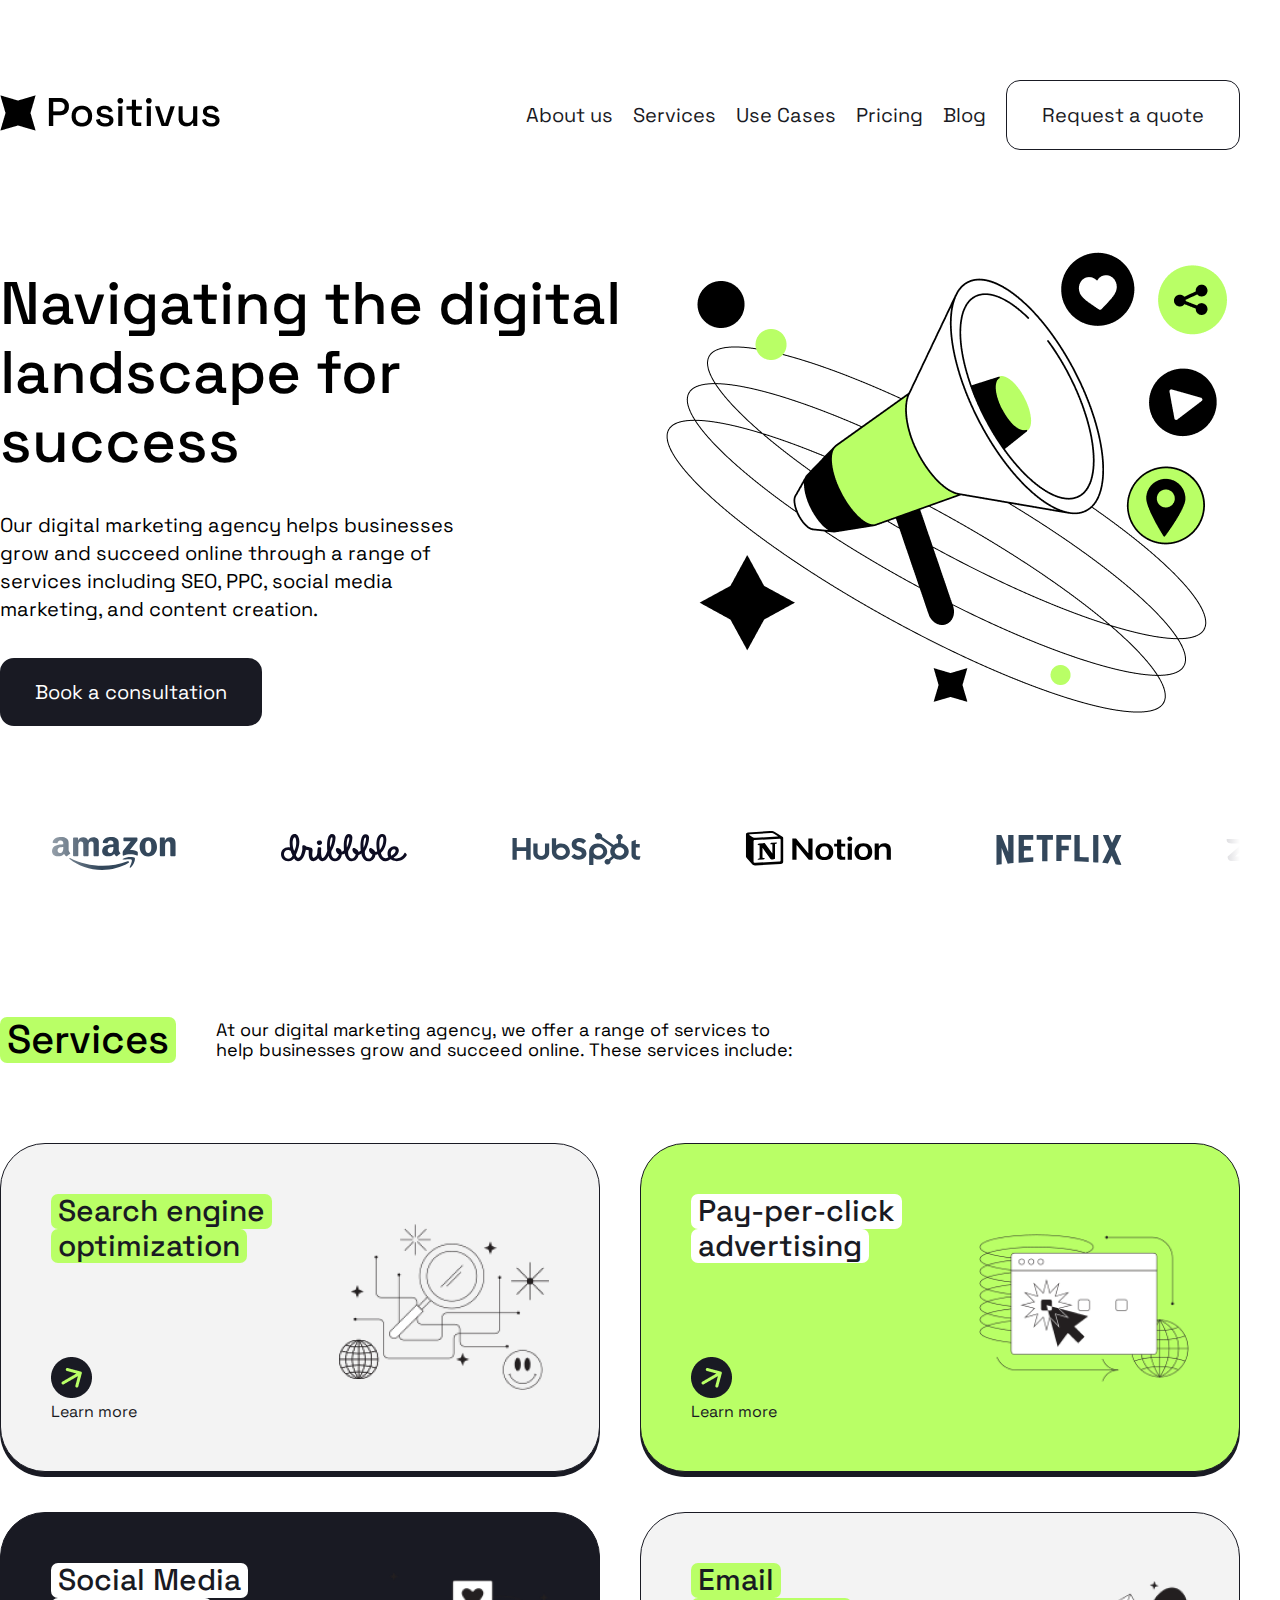
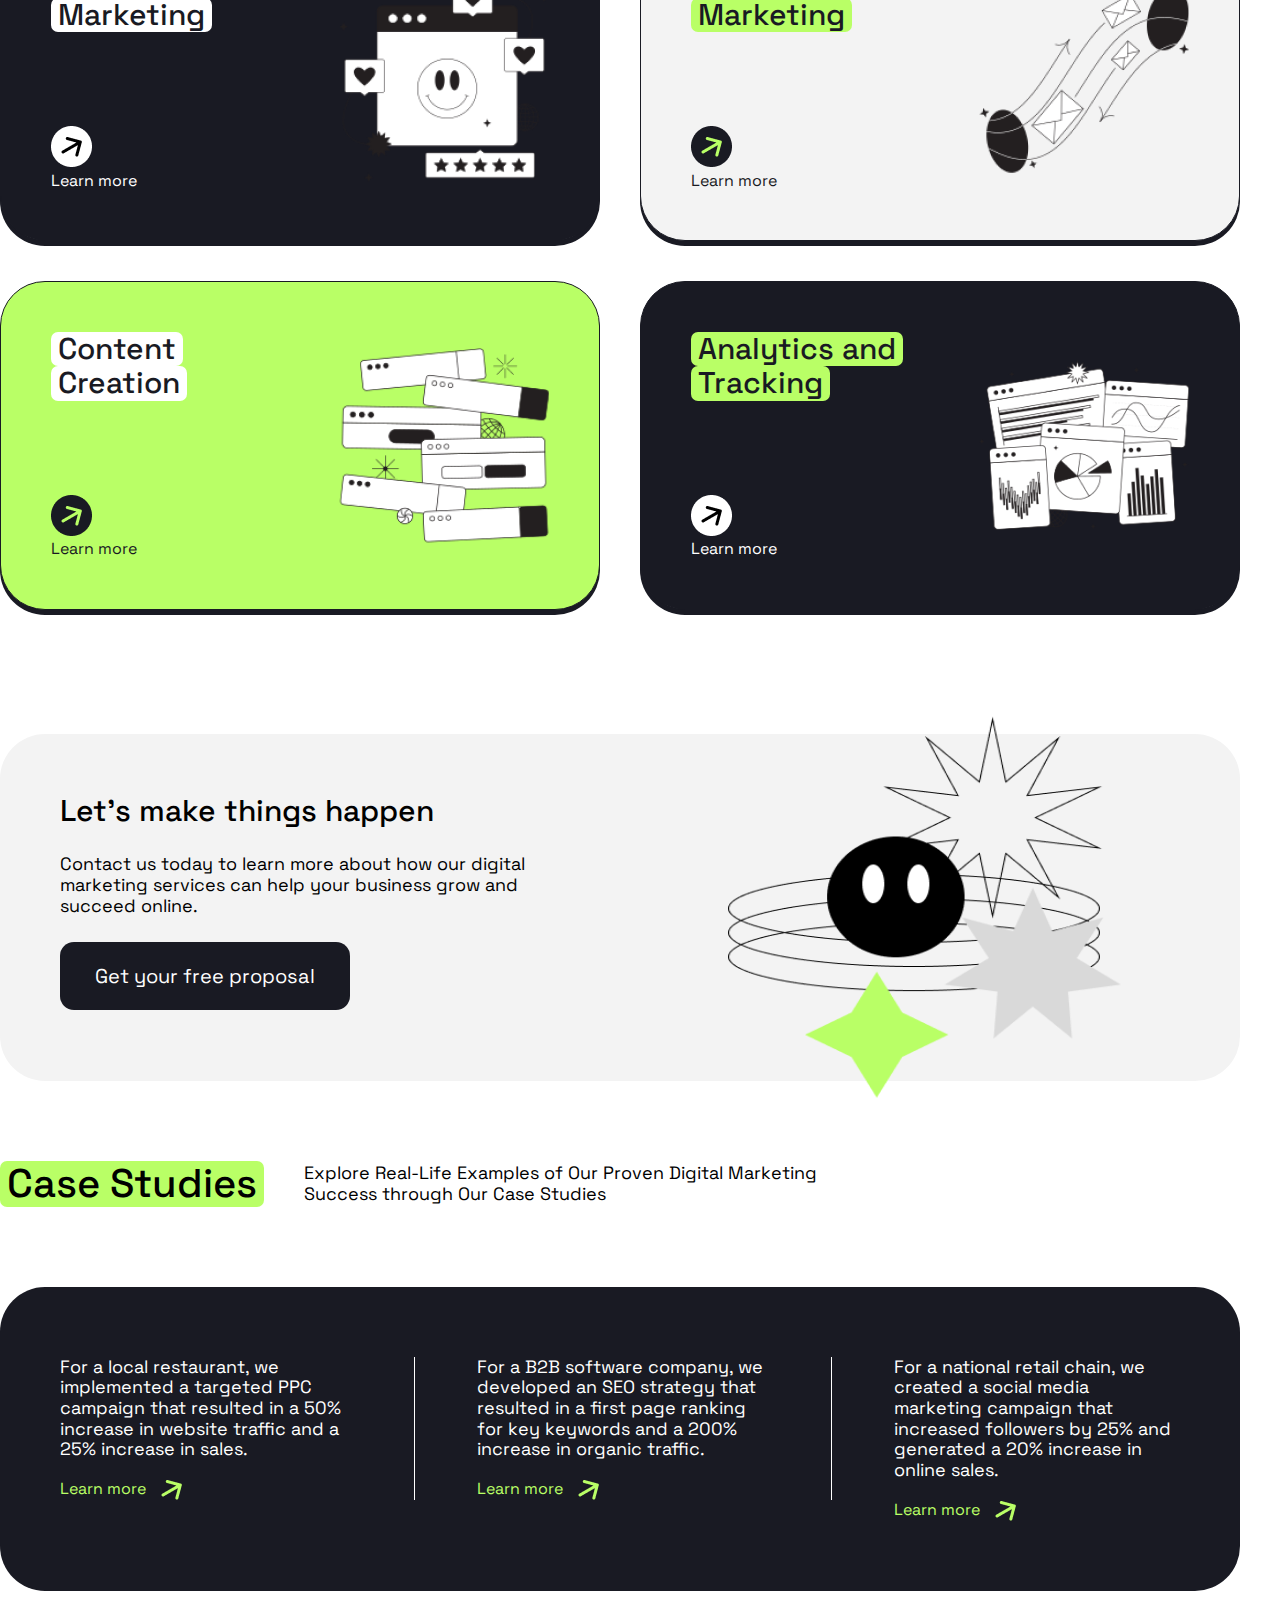
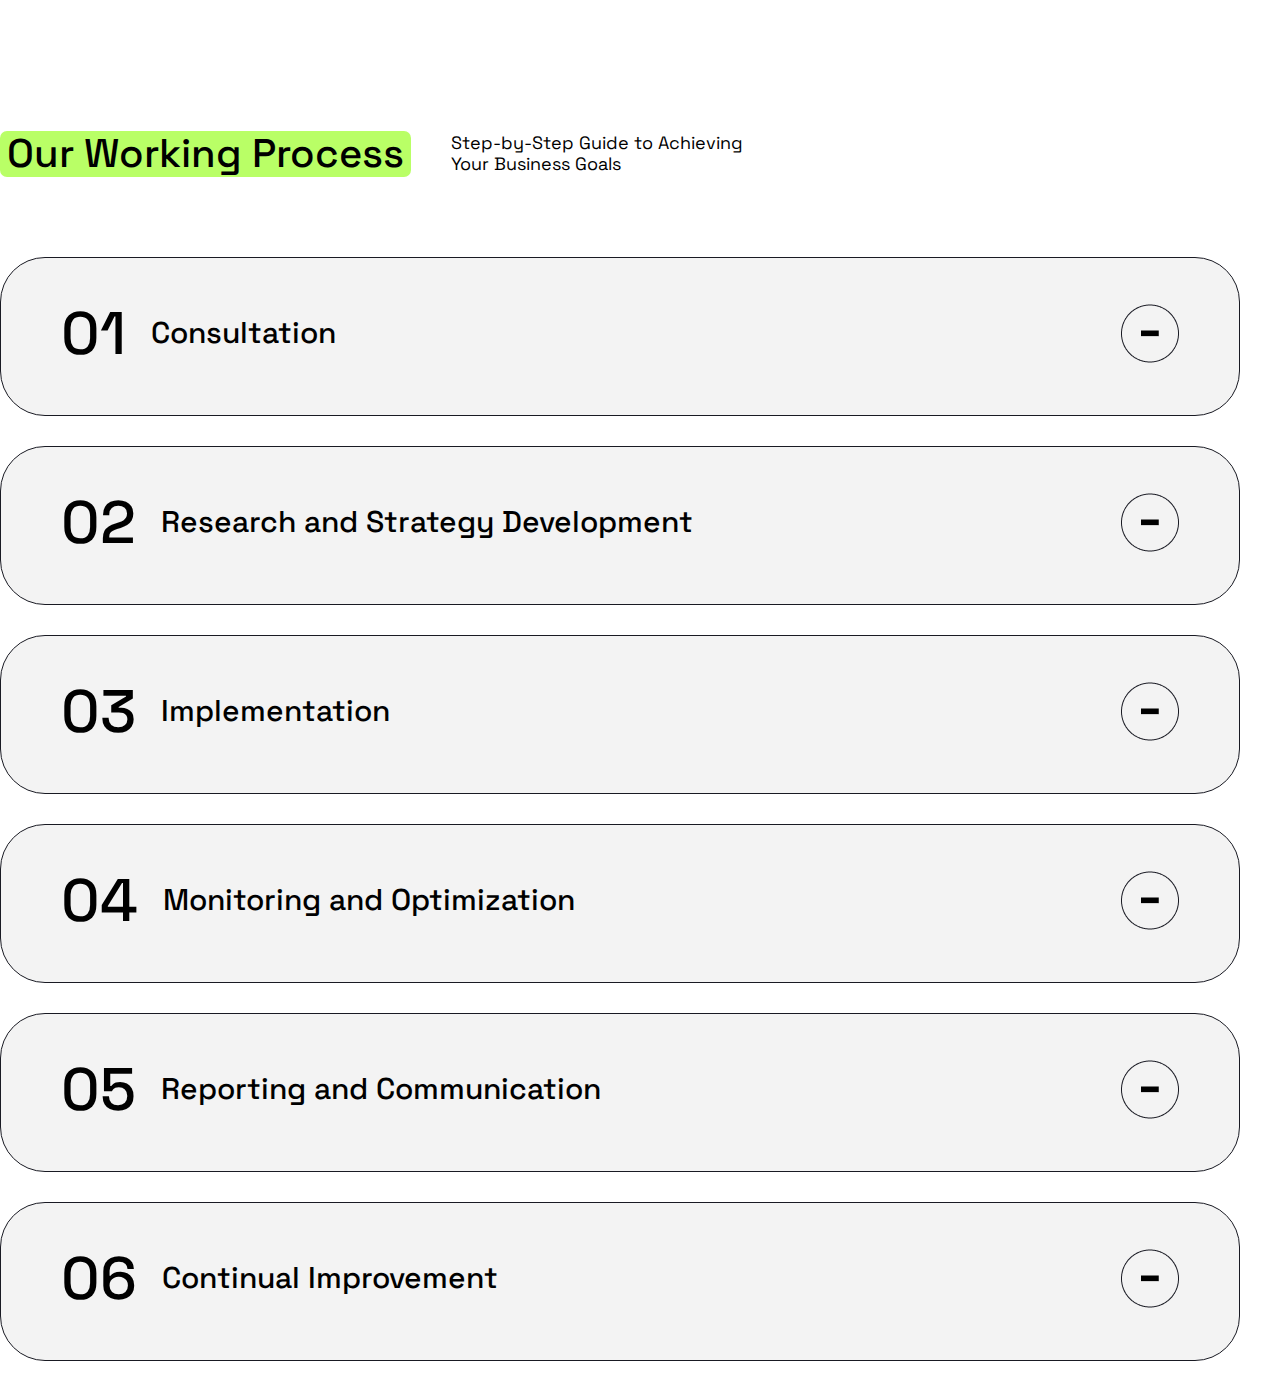
==== index.html @ 879433f5 "first commit" ====
<!DOCTYPE html>
<html lang="en">
  <head>
    <meta charset="UTF-8" />
    <meta name="viewport" content="width=device-width, initial-scale=1.0" />
    <title>Document</title>
    <link rel="preconnect" href="https://fonts.googleapis.com" />
    <link rel="preconnect" href="https://fonts.gstatic.com" crossorigin />
    <link
      href="https://fonts.googleapis.com/css2?family=Space+Grotesk:wght@300..700&display=swap"
      rel="stylesheet"
    />
    <link rel="stylesheet" href="css/normalize.css" />
    <link rel="stylesheet" href="css/styles.css" />
  </head>
  <body>
    <div class="wrapper">
      <section>
        <header>
          <a href="index.html"
            ><img src="img/logo-header.png" alt="header logo"
          /></a>
          <nav>
            <ul>
              <li><a href="#">About us</a></li>
              <li><a href="#">Services</a></li>
              <li><a href="#">Use Cases</a></li>
              <li><a href="#">Pricing</a></li>
              <li><a href="#">Blog</a></li>
              <li><a href="#" class="request">Request a quote</a></li>
            </ul>
          </nav>
        </header>
        <main>
          <div>
            <h1>Navigating the digital landscape for success</h1>
            <p>
              Our digital marketing agency helps businesses grow and succeed
              online through a range of services including SEO, PPC, social
              media marketing, and content creation.
            </p>
            <a href="">Book a consultation</a>
          </div>
          <img src="img/Illustration1.png" alt="Illustration1" />
        </main>
        <div class="logo-container">
          <div class="logo-track">
            <a href="https://amazon.com"
              ><img src="img/amazon-logo.svg" alt="amazon-logo"
            /></a>
            <a href="https://dribbble.com"
              ><img
                src="img/dribble-logo.svg"
                alt="dribble-logo"
                color="#0d0c22;"
            /></a>
            <a href="https://hubspot.com"
              ><img src="img/hubspot-logo.svg" alt="hubspot-logo"
            /></a>
            <a href="https://notion.com"
              ><img src="img/notion-logo.svg" alt="notion-logo"
            /></a>
            <a href="https://netflix.com"
              ><img src="img/netflix-logo.svg" alt="netflix-logo"
            /></a>
            <a href="https://zoom.com"
              ><img src="img/zoom-logo.svg" alt="zoom-logo"
            /></a>

            <a href="https://amazon.com"
              ><img src="img/amazon-logo.svg" alt="amazon-logo"
            /></a>
            <a href="https://dribbble.com/"
              ><img
                src="img/dribble-logo.svg"
                alt="dribble-logo"
                color="#0d0c22;"
            /></a>
            <a href="https://hubspot.com"
              ><img src="img/hubspot-logo.svg" alt="hubspot-logo"
            /></a>
            <a href="https://notion.com"
              ><img src="img/notion-logo.svg" alt="notion-logo"
            /></a>
            <a href="https://netflix.com"
              ><img src="img/netflix-logo.svg" alt="netflix-logo"
            /></a>
            <a href="https://zoom.com"
              ><img src="img/zoom-logo.svg" alt="zoom-logo"
            /></a>
          </div>
        </div>
      </section>
      <!-- SERVICES -->
      <section class="services">
        <div class="services-header">
          <h3>Services</h3>
          <p>
            At our digital marketing agency, we offer a range of services to
            help businesses grow and succeed online. These services include:
          </p>
        </div>
        <!-- GRID -->
        <div class="services-grid">
          <!-- grid 1 -->
          <div class="grid-item-1">
            <div class="info-block">
              <div class="grid-item-header">
                <span class="grid-item-header-part-1">Search engine</span>
                <span class="grid-item-header-part-1">optimization</span>
              </div>
              <div>
                <a href="#">
                  <img src="img/green-arrow.png" alt="green-arrow" />
                  <p>Learn more</p>
                </a>
              </div>
            </div>
            <img src="img/grid-img-1.png" alt="grid-img-1" />
          </div>
          <!-- grid 2 -->
          <div class="grid-item-2">
            <div class="info-block">
              <div class="grid-item-header">
                <span class="grid-item-header-part-2">Pay-per-click</span>
                <span class="grid-item-header-part-2">advertising</span>
              </div>
              <div>
                <a href="#">
                  <img src="img/green-arrow.png" alt="green-arrow" />
                  <p>Learn more</p>
                </a>
              </div>
            </div>
            <img src="img/grid-img-2.png" alt="grid-img-2" />
          </div>
          <!-- grid 3 -->
          <div class="grid-item-3">
            <div class="info-block">
              <div class="grid-item-header">
                <span class="grid-item-header-part-3">Social Media</span>
                <span class="grid-item-header-part-3">Marketing</span>
              </div>
              <div>
                <a href="#">
                  <img src="img/black-arrow.png" alt="black-arrow" />
                  <p>Learn more</p>
                </a>
              </div>
            </div>
            <img src="img/grid-img-3.png" alt="grid-img-3" />
          </div>
          <!-- grid 4 -->
          <div class="grid-item-1">
            <div class="info-block">
              <div class="grid-item-header">
                <span class="grid-item-header-part-1">Email</span>
                <span class="grid-item-header-part-1">Marketing</span>
              </div>
              <div>
                <a href="#">
                  <img src="img/green-arrow.png" alt="green-arrow" />
                  <p>Learn more</p>
                </a>
              </div>
            </div>
            <img src="img/grid-img-4.png" alt="grid-img-4" />
          </div>
          <!-- grid 5 -->
          <div class="grid-item-2">
            <div class="info-block">
              <div class="grid-item-header">
                <span class="grid-item-header-part-2">Content</span>
                <span class="grid-item-header-part-2">Creation</span>
              </div>
              <div>
                <a href="#">
                  <img src="img/green-arrow.png" alt="green-arrow" />
                  <p>Learn more</p>
                </a>
              </div>
            </div>
            <img src="img/grid-img-5.png" alt="grid-img-5" />
          </div>
          <!-- grid 6 -->
          <div class="grid-item-3">
            <div class="info-block">
              <div class="grid-item-header">
                <span class="grid-item-header-part-3 greed-custom-text"
                  >Analytics and
                </span>
                <span class="grid-item-header-part-3 greed-custom-text"
                  >Tracking</span
                >
              </div>
              <div>
                <a href="#">
                  <img src="img/black-arrow.png" alt="black-arrow" />
                  <p>Learn more</p>
                </a>
              </div>
            </div>
            <img src="img/grid-img-6.png" alt="grid-img-6" />
          </div>
        </div>
        <div class="lead-block-1">
          <div>
            <h3>Let’s make things happen</h3>
            <p>
              Contact us today to learn more about how our digital marketing
              services can help your business grow and succeed online.
            </p>
            <a href="#">Get your free proposal</a>
          </div>
          <img src="img/grid-img-7.png" alt="grid-img-7" />
        </div>
      </section>
      <!-- CASES -->
      <section class="cases">
        <div class="cases-header">
          <h3>Case Studies</h3>
          <p>
            Explore Real-Life Examples of Our Proven Digital Marketing Success
            through Our Case Studies
          </p>
        </div>
        <div class="cases-block">
          <div>
            <p>
              For a local restaurant, we implemented a targeted PPC campaign
              that resulted in a 50% increase in website traffic and a 25%
              increase in sales.
            </p>
            <a href="#">
              Learn more
              <img src="img/green-arrow-small.png" alt="green-arrow-small" />
            </a>
          </div>
          <div>
            <p>
              For a B2B software company, we developed an SEO strategy that
              resulted in a first page ranking for key keywords and a 200%
              increase in organic traffic.
            </p>
            <a href="#">
              Learn more
              <img src="img/green-arrow-small.png" alt="green-arrow-small" />
            </a>
          </div>
          <div>
            <p>
              For a national retail chain, we created a social media marketing
              campaign that increased followers by 25% and generated a 20%
              increase in online sales.
            </p>
            <a href="#">
              Learn more
              <img src="img/green-arrow-small.png" alt="green-arrow-small" />
            </a>
          </div>
        </div>
      </section>

      <!-- WORKING PROCESS -->
      <section class="process">
        <div class="process-header">
          <h3>Our Working Process</h3>
          <p>Step-by-Step Guide to Achieving Your Business Goals</p>
        </div>

        <div class="process-step">
          <div class="top-block">
            <div class="text-block">
              <h1>01</h1>
              <h2>Consultation</h2>
            </div>
            <img src="img/minus-icon.png" alt="minus-icon" class="icon-img" />
          </div>
          <p>
            During the initial consultation, we will discuss your business goals
            and objectives, target audience, and current marketing efforts. This
            will allow us to understand your needs and tailor our services to
            best fit your requirements.
          </p>
        </div>

        <div class="process-step">
          <div class="top-block">
            <div class="text-block">
              <h1>02</h1>
              <h2>Research and Strategy Development</h2>
            </div>
            <img src="img/minus-icon.png" alt="minus-icon" class="icon-img" />
          </div>
          <p>
            During the initial consultation, we will discuss your business goals
            and objectives, target audience, and current marketing efforts. This
            will allow us to understand your needs and tailor our services to
            best fit your requirements.
          </p>
        </div>

        <div class="process-step">
          <div class="top-block">
            <div class="text-block">
              <h1>03</h1>
              <h2>Implementation</h2>
            </div>
            <img src="img/minus-icon.png" alt="minus-icon" class="icon-img" />
          </div>
          <p>
            During the initial consultation, we will discuss your business goals
            and objectives, target audience, and current marketing efforts. This
            will allow us to understand your needs and tailor our services to
            best fit your requirements.
          </p>
        </div>

        <div class="process-step">
          <div class="top-block">
            <div class="text-block">
              <h1>04</h1>
              <h2>Monitoring and Optimization</h2>
            </div>
            <img src="img/minus-icon.png" alt="minus-icon" class="icon-img" />
          </div>
          <p>
            During the initial consultation, we will discuss your business goals
            and objectives, target audience, and current marketing efforts. This
            will allow us to understand your needs and tailor our services to
            best fit your requirements.
          </p>
        </div>

        <div class="process-step">
          <div class="top-block">
            <div class="text-block">
              <h1>05</h1>
              <h2>Reporting and Communication</h2>
            </div>
            <img src="img/minus-icon.png" alt="minus-icon" class="icon-img" />
          </div>
          <p>
            During the initial consultation, we will discuss your business goals
            and objectives, target audience, and current marketing efforts. This
            will allow us to understand your needs and tailor our services to
            best fit your requirements.
          </p>
        </div>

        <div class="process-step">
          <div class="top-block">
            <div class="text-block">
              <h1>06</h1>
              <h2>Continual Improvement</h2>
            </div>
            <img src="img/minus-icon.png" alt="minus-icon" class="icon-img" />
          </div>
          <p>
            During the initial consultation, we will discuss your business goals
            and objectives, target audience, and current marketing efforts. This
            will allow us to understand your needs and tailor our services to
            best fit your requirements.
          </p>
        </div>
      </section>
      <section class="team"></section>
    </div>
  </body>
</html>
---- css/styles.css ----
:root {
  /* FOONT */
  --font-family: "Space Grotesk", sans-serif;
  /* COLORS */
  --green: #B9FF66;
  --dark: #191A23;
  --grey: #F3F3F3;
  --white: #ffffff;
}

body {
  font-family: var(--font-family);
  width: 1440px;
  background: #ffffff;
  margin: 0 auto;
}

.wrapper {
  width: 1240px;
}

header {
  display: flex;
  flex-direction: row;
  justify-content: space-between;
  align-items: center;
  margin-top: 80px;
}
header ul {
  display: flex;
  gap: 20px;
  align-items: center;
}
header li a {
  color: var(--dark);
  font-weight: 400;
  font-size: 20px;
  line-height: 140%;
}

a.request {
  border: 1px solid var(--dark);
  border-radius: 14px;
  padding: 20px 35px;
}

main {
  display: flex;
  flex-direction: row;
  justify-content: space-between;
  align-items: center;
  margin-top: 90px;
}
main div {
  flex-direction: column;
  justify-content: center;
}
main h1 {
  font-family: var(--font-family);
  font-weight: 500;
  font-size: 60px;
  color: var(--black);
  margin-bottom: 35px;
}
main p {
  font-weight: 400;
  font-size: 20px;
  line-height: 140%;
  color: var(--black);
  width: 498px;
  margin-bottom: 35px;
}
main a {
  background: var(--dark);
  color: var(--grey);
  padding: 10px;
  text-align: center;
  border-radius: 14px;
  padding: 20px 35px;
  font-weight: 400;
  font-size: 20px;
  line-height: 140%;
  color: var(--white);
}

.logo-container {
  display: flex;
  margin-top: 70px;
  color: #33475b;
  overflow: hidden;
  position: relative;
  width: 100%;
}

.logo-container {
  position: relative;
}
.logo-container::before, .logo-container::after {
  content: "";
  position: absolute;
  top: 0;
  bottom: 0;
  width: 100px;
  pointer-events: none;
  z-index: 2;
}
.logo-container::before {
  left: 0;
  background: linear-gradient(to right, rgb(255, 255, 255), rgba(255, 255, 255, 0));
}
.logo-container::after {
  right: 0;
  background: linear-gradient(to left, rgb(255, 255, 255), rgba(255, 255, 255, 0));
}

.logo-track {
  display: inline-flex;
  animation: scroll 120s linear infinite;
  white-space: nowrap;
}
.logo-track img {
  margin: 0 52px;
}

@keyframes scroll {
  0% {
    transform: translateX(0);
  }
  100% {
    transform: translateX(-50%);
  }
}
.services {
  display: flex;
  flex-direction: column;
  margin-top: 140px;
  margin-bottom: 80px;
}

.services-header, .cases-header, .process-header {
  display: flex;
  flex-direction: row;
  align-items: center;
  margin-bottom: 80px;
}
.services-header h3, .cases-header h3, .process-header h3 {
  margin: 0;
  font-weight: 500;
  font-size: 40px;
  color: var(--black);
  border-radius: 7px;
  padding: 0px 7px;
  background: var(--green);
  text-align: center;
  margin-right: 40px;
}
.services-header p, .cases-header p, .process-header p {
  font-weight: 400;
  font-size: 18px;
  color: var(--black);
  width: 580px;
}

.services-grid {
  display: grid;
  gap: 40px;
  width: 1240px;
  grid-template-columns: 1fr 1fr;
  margin-bottom: 124px;
}
.services-grid a:hover {
  text-decoration: underline;
}

.grid-item-1 {
  display: flex;
  flex-direction: row;
  justify-content: space-between;
  align-items: center;
  border: 1px solid var(--dark);
  border-radius: 45px;
  padding: 50px;
  box-shadow: 0 5px 0 0 var(--dark);
  background: var(--grey);
}
.grid-item-1:hover {
  transform: scale(1.05);
  transition: transform 0.3s ease;
}

.info-block {
  display: flex;
  flex-direction: column;
}

.grid-item-header {
  display: inline-block;
  margin-bottom: 94px;
}

.grid-item-header-part-1 {
  display: block;
  background: var(--green);
  border-radius: 7px;
  padding: 0px 7px;
  font-weight: 500;
  font-size: 30px;
  color: var(--dark);
  width: fit-content;
}

.grid-item-2 {
  display: flex;
  flex-direction: row;
  justify-content: space-between;
  align-items: center;
  border: 1px solid var(--dark);
  border-radius: 45px;
  padding: 50px;
  box-shadow: 0 5px 0 0 var(--dark);
  background: var(--green);
}
.grid-item-2:hover {
  transform: scale(1.05);
  transition: transform 0.3s ease;
}

.grid-item-header-part-2 {
  display: block;
  background: var(--white);
  border-radius: 7px;
  padding: 0px 7px;
  font-weight: 500;
  font-size: 30px;
  color: var(--dark);
  width: fit-content;
}

.grid-item-3 {
  display: flex;
  flex-direction: row;
  justify-content: space-between;
  align-items: center;
  border: 1px solid var(--dark);
  border-radius: 45px;
  padding: 50px;
  box-shadow: 0 5px 0 0 var(--dark);
  background: var(--dark);
}
.grid-item-3:hover {
  transform: scale(1.05);
  transition: transform 0.3s ease;
}
.grid-item-3 a {
  color: var(--white);
}

.grid-item-header-part-3 {
  display: block;
  background: var(--white);
  border-radius: 7px;
  padding: 0px 7px;
  font-weight: 500;
  font-size: 30px;
  color: var(--dark);
  width: fit-content;
}

.greed-custom-text {
  background: var(--green);
}

.lead-block-1 {
  display: flex;
  justify-content: flex-start;
  width: 1240px;
  background-color: var(--grey);
  border-radius: 45px;
  height: 347px;
  overflow: visible;
  padding-left: 60px;
  box-sizing: border-box;
}
.lead-block-1 div {
  margin-right: 186px;
  margin-top: 60px;
}
.lead-block-1 h3 {
  font-family: var(--font-family);
  font-weight: 500;
  font-size: 30px;
  color: var(--black);
  margin-bottom: 26px;
  width: 500px;
}
.lead-block-1 p {
  font-family: var(--font-family);
  font-weight: 400;
  font-size: 18px;
  color: var(--black);
  margin-bottom: 26px;
  width: 500px;
}
.lead-block-1 img {
  transform: scale(1.1);
}
.lead-block-1 a {
  border-radius: 14px;
  padding: 20px 35px;
  background: var(--dark);
  font-family: var(--font-family);
  font-weight: 400;
  font-size: 20px;
  line-height: 140%;
  text-align: center;
  color: var(--white);
}

.cases-block {
  display: flex;
  justify-content: space-between;
  width: 100%;
  background: var(--dark);
  border-radius: 45px;
  padding: 70px 60px;
  box-sizing: border-box;
  align-items: baseline;
  margin-bottom: 140px;
}
.cases-block div {
  width: 286px;
  border-right: 1px solid var(--white);
  padding-right: 68px;
}
.cases-block div:last-child {
  padding-right: 0px;
  border: none;
}
.cases-block div p {
  font-family: var(--font-family);
  font-weight: 400;
  font-size: 18px;
  color: var(--white);
  margin-bottom: 20px;
}
.cases-block div a {
  display: flex;
  color: var(--green);
  gap: 15px;
}

.process-header p {
  width: 292px;
}

.process-step {
  display: flex;
  flex-direction: column;
  overflow: hidden;
  transition: 1s ease;
  background: var(--grey);
  padding-top: 41px;
  padding-left: 60px;
  padding-right: 60px;
  border: 1px solid var(--dark);
  border-radius: 45px;
  height: 159px;
  box-sizing: border-box;
  margin-bottom: 30px;
}
.process-step p {
  opacity: 0;
  font-family: var(--font-family);
  font-weight: 400;
  font-size: 18px;
  color: var(--black);
  margin-top: 30px;
}
.process-step .top-block {
  display: flex;
  justify-content: space-between;
  align-items: center;
  padding-bottom: 30px;
  box-sizing: border-box;
}
.process-step .top-block .text-block {
  display: flex;
  align-items: center;
}
.process-step .top-block .text-block h1 {
  font-family: var(--font-family);
  font-weight: 500;
  font-size: 60px;
  color: var(--black);
  margin-right: 25px;
}
.process-step .top-block .text-block h2 {
  font-family: var(--font-family);
  font-weight: 500;
  font-size: 30px;
  color: var(--black);
}
.process-step:hover {
  height: 279px;
  background: var(--green);
  padding-bottom: 41px;
}
.process-step:hover p {
  opacity: 1;
}
.process-step:hover .top-block {
  border-bottom: 1px solid var(--dark);
}/*# sourceMappingURL=styles.css.map */
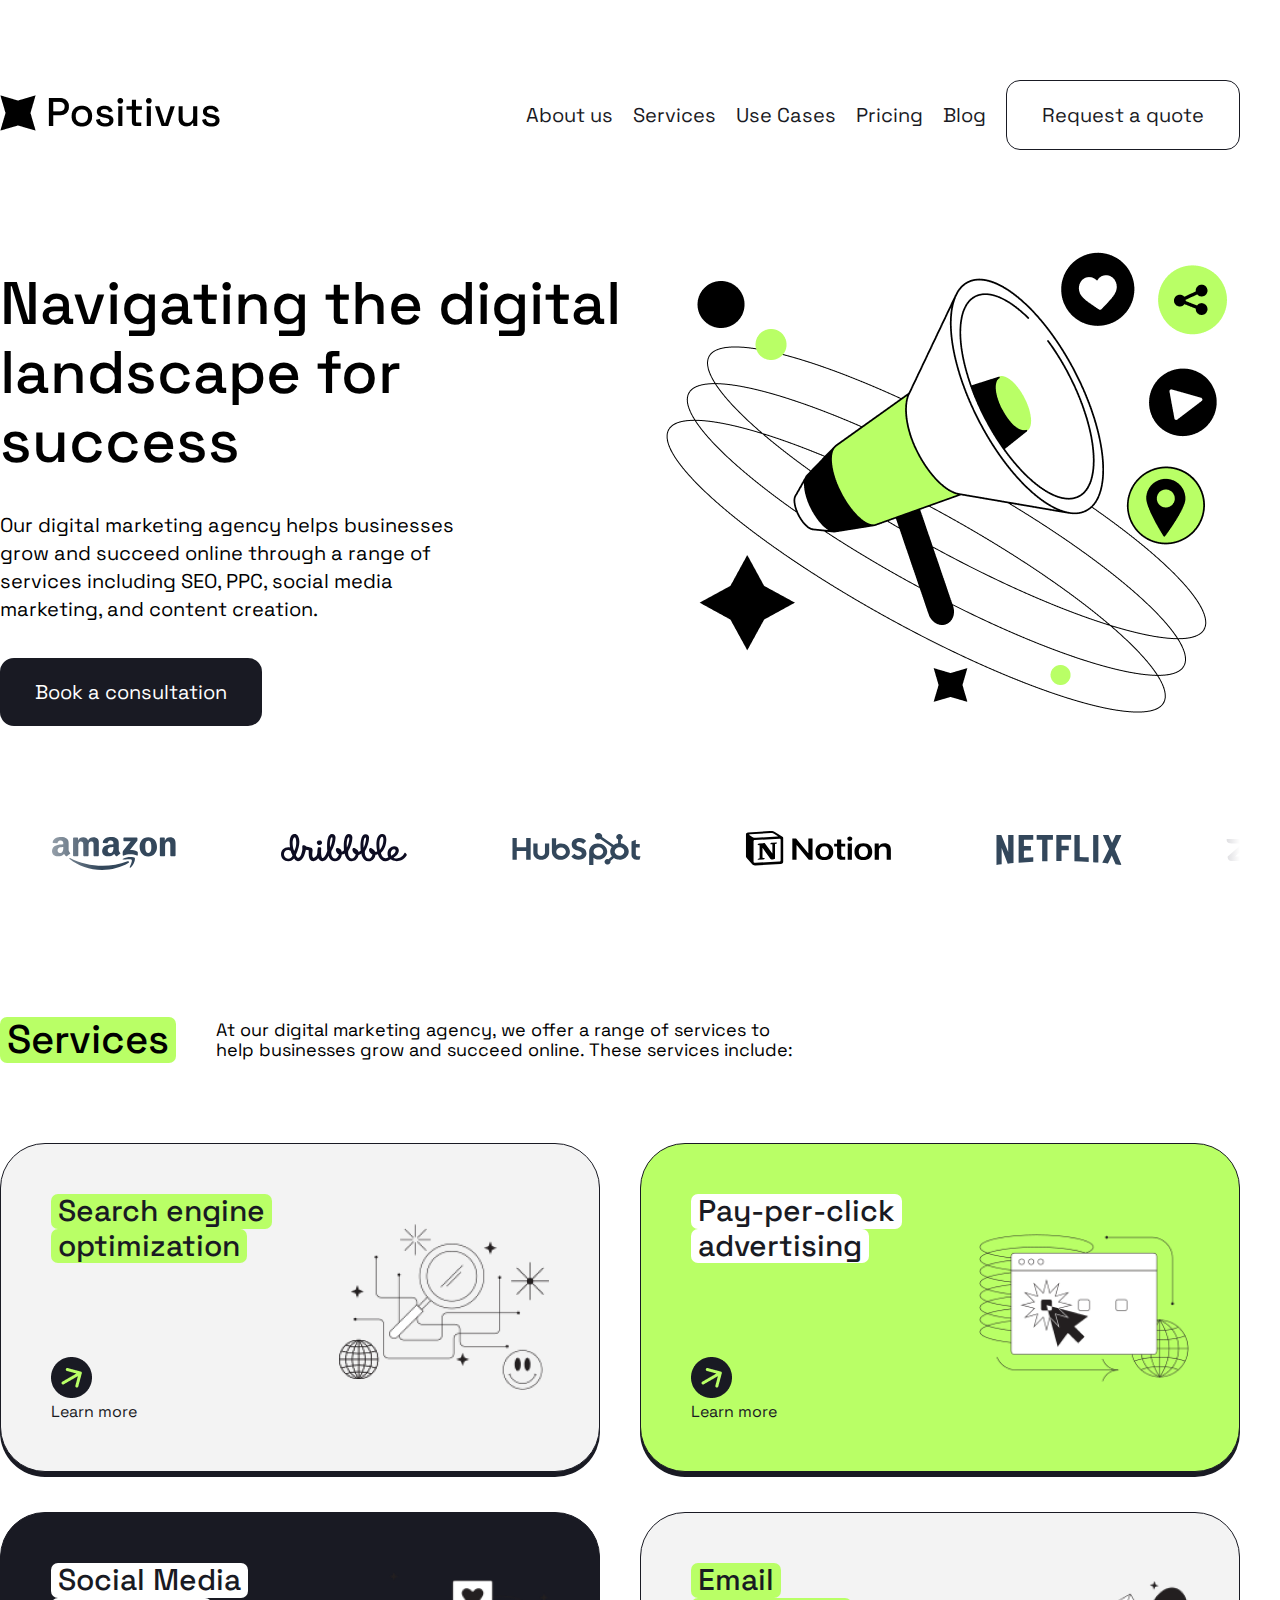
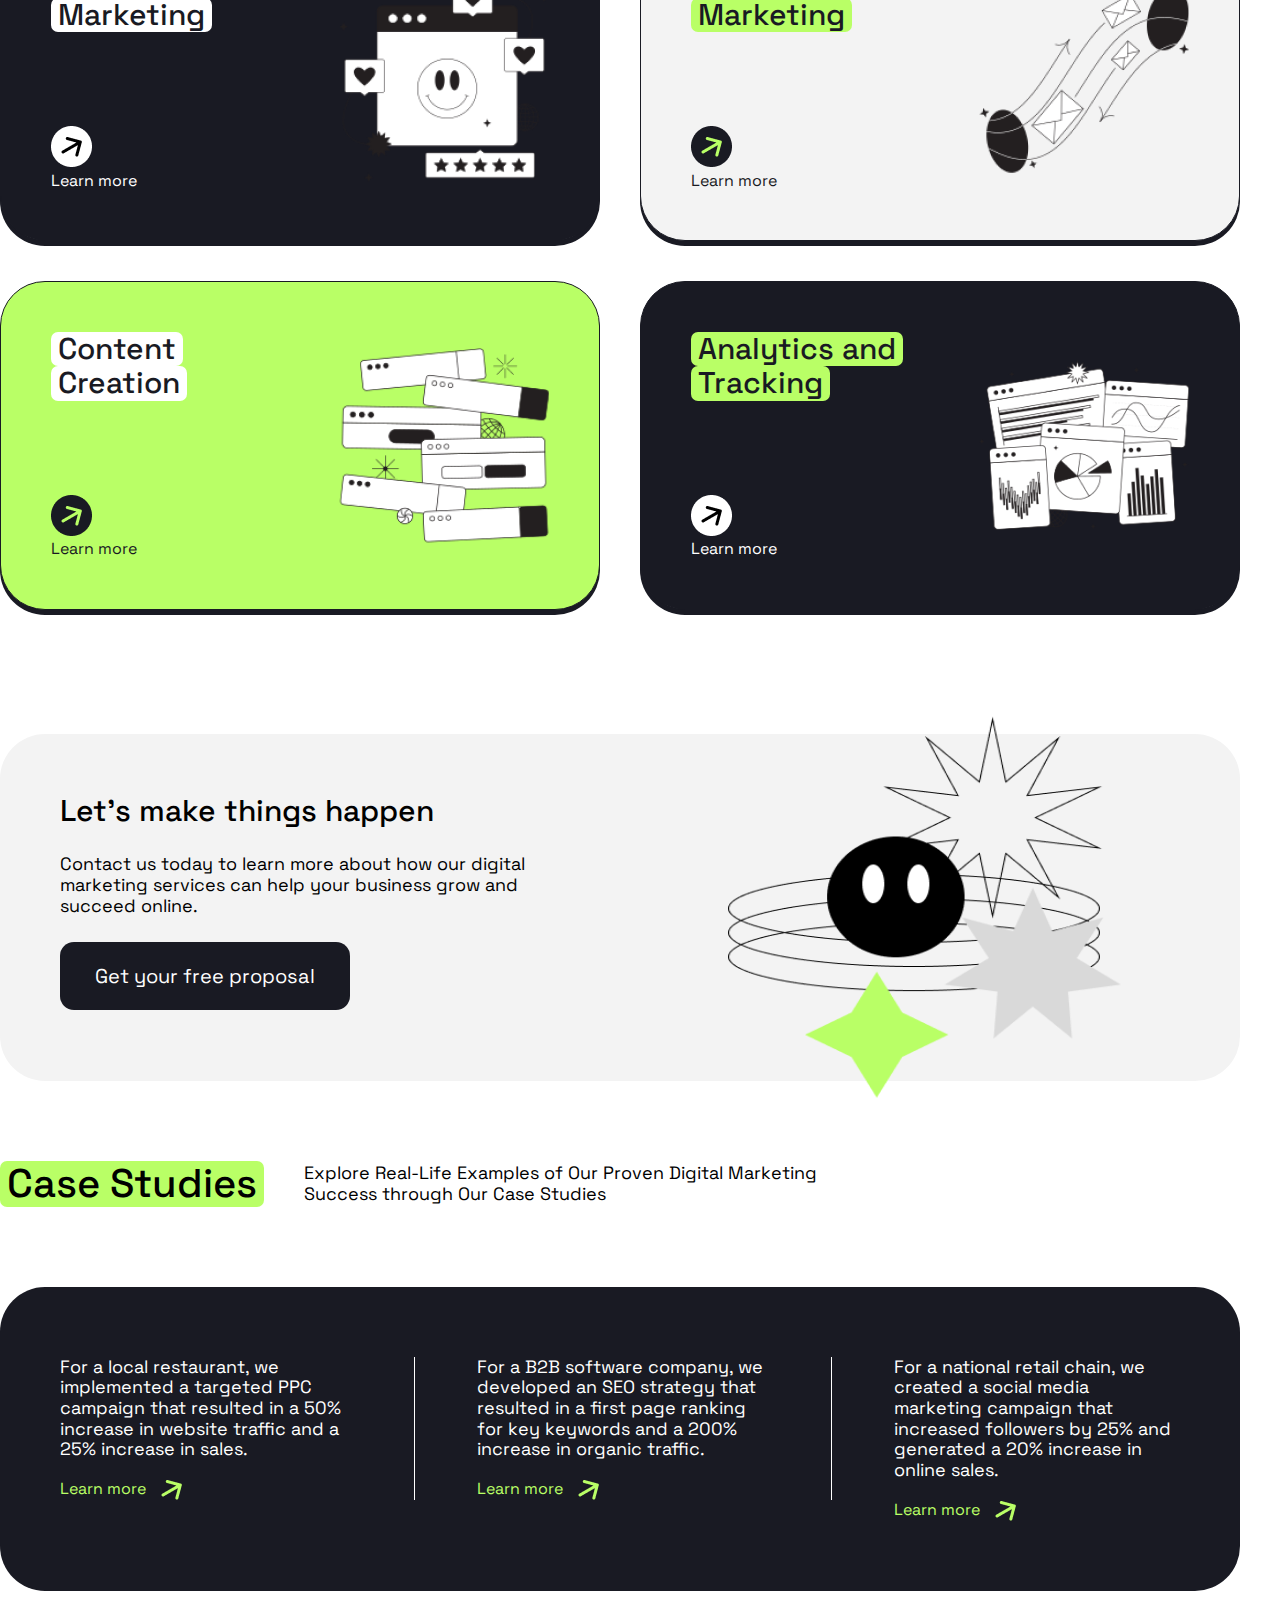
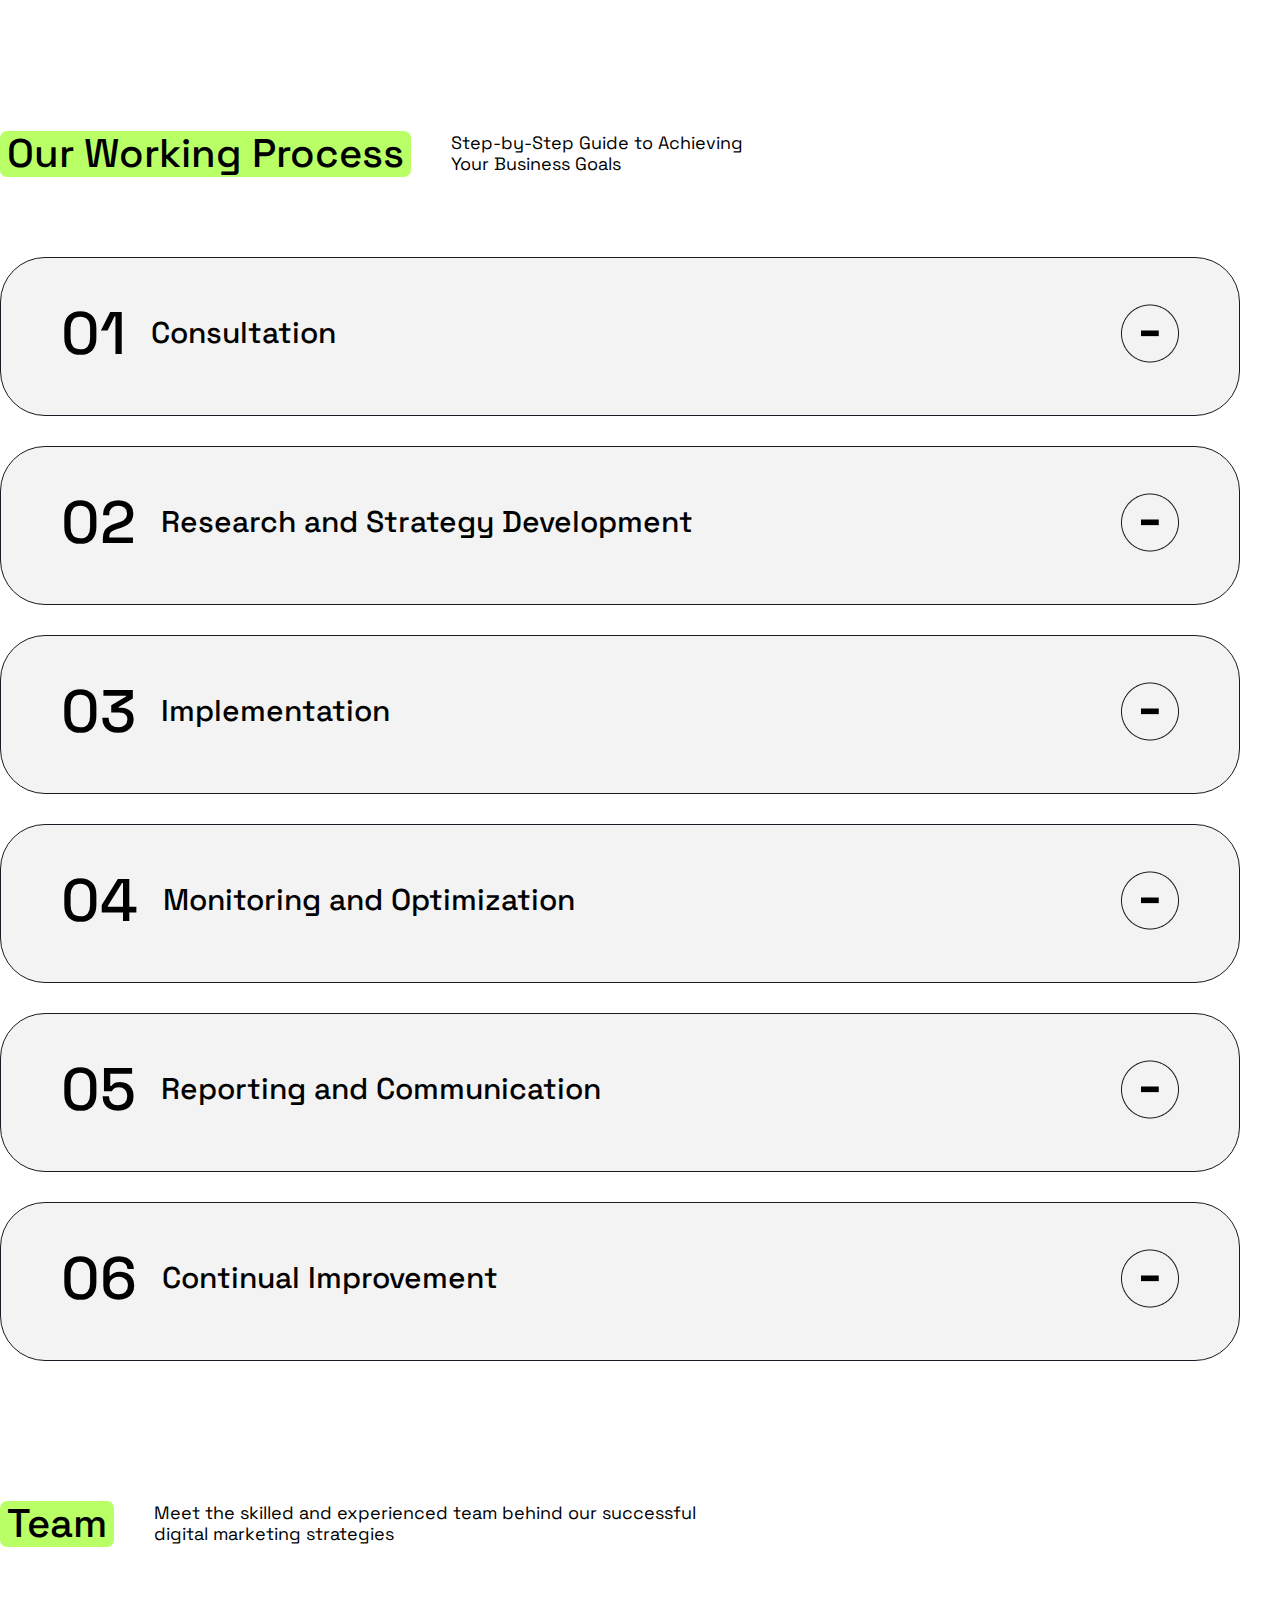
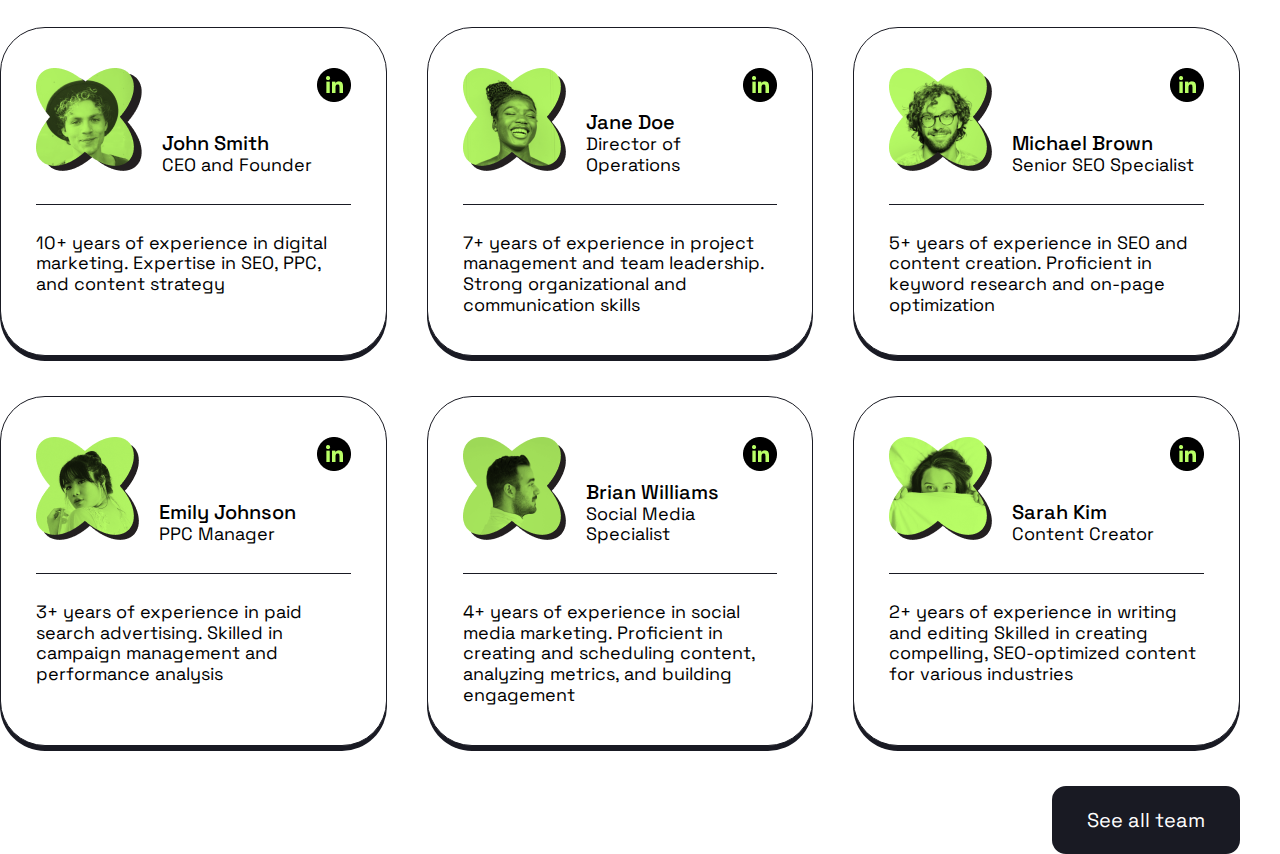
==== commit cf1af519: "new sections added" ====
--- a/index.html
+++ b/index.html
@@ -364,7 +364,140 @@
           </p>
         </div>
       </section>
-      <section class="team"></section>
+
+      <!-- TEAM -->
+      <section class="team">
+        <div class="team-header">
+          <h3>Team</h3>
+          <p>
+            Meet the skilled and experienced team behind our successful digital
+            marketing strategies
+          </p>
+        </div>
+        <div class="team-grid">
+          <div class="team-item">
+            <div class="title-block">
+              <img src="img/team-photo/john-smith.png" alt="john smith" />
+              <div class="title-text">
+                <h3>John Smith</h3>
+                <p>CEO and Founder</p>
+              </div>
+              <a href="linkedin.com"
+                ><img
+                  src="img/team-photo/linkedin-icon-small.png"
+                  alt="linkedin-icon-small"
+              /></a>
+            </div>
+            <p>
+              10+ years of experience in digital marketing. Expertise in SEO,
+              PPC, and content strategy
+            </p>
+          </div>
+
+          <div class="team-item">
+            <div class="title-block">
+              <img src="img/team-photo/jane-doe.png" alt="jane doe" />
+              <div class="title-text">
+                <h3>Jane Doe</h3>
+                <p>Director of Operations</p>
+              </div>
+              <a href="linkedin.com"
+                ><img
+                  src="img/team-photo/linkedin-icon-small.png"
+                  alt="linkedin-icon-small"
+              /></a>
+            </div>
+            <p>
+              7+ years of experience in project management and team leadership.
+              Strong organizational and communication skills
+            </p>
+          </div>
+
+          <div class="team-item">
+            <div class="title-block">
+              <img
+                src="img/team-photo/michael-brown.png"
+                alt="michael michael-brown"
+              />
+              <div class="title-text">
+                <h3>Michael Brown</h3>
+                <p>Senior SEO Specialist</p>
+              </div>
+              <a href="linkedin.com"
+                ><img
+                  src="img/team-photo/linkedin-icon-small.png"
+                  alt="linkedin-icon-small"
+              /></a>
+            </div>
+            <p>
+              5+ years of experience in SEO and content creation. Proficient in
+              keyword research and on-page optimization
+            </p>
+          </div>
+
+          <div class="team-item">
+            <div class="title-block">
+              <img src="img/team-photo/emily-Johnson.png" alt="emily-Johnson" />
+              <div class="title-text">
+                <h3>Emily Johnson</h3>
+                <p>PPC Manager</p>
+              </div>
+              <a href="linkedin.com"
+                ><img
+                  src="img/team-photo/linkedin-icon-small.png"
+                  alt="linkedin-icon-small"
+              /></a>
+            </div>
+            <p>
+              3+ years of experience in paid search advertising. Skilled in
+              campaign management and performance analysis
+            </p>
+          </div>
+
+          <div class="team-item">
+            <div class="title-block">
+              <img
+                src="img/team-photo/Brian-Williams.png"
+                alt="Brian-Williams"
+              />
+              <div class="title-text">
+                <h3>Brian Williams</h3>
+                <p>Social Media Specialist</p>
+              </div>
+              <a href="linkedin.com"
+                ><img
+                  src="img/team-photo/linkedin-icon-small.png"
+                  alt="linkedin-icon-small"
+              /></a>
+            </div>
+            <p>
+              4+ years of experience in social media marketing. Proficient in
+              creating and scheduling content, analyzing metrics, and building
+              engagement
+            </p>
+          </div>
+
+          <div class="team-item">
+            <div class="title-block">
+              <img src="img/team-photo/sarah-kim.png" alt="sarah-kim" />
+              <div class="title-text">
+                <h3>Sarah Kim</h3>
+                <p>Content Creator</p>
+              </div>
+              <a href="linkedin.com"
+                ><img
+                  src="img/team-photo/linkedin-icon-small.png"
+                  alt="linkedin-icon-small"
+              /></a>
+            </div>
+            <p>
+              2+ years of experience in writing and editing Skilled in creating
+              compelling, SEO-optimized content for various industries
+            </p>
+          </div>
+        </div>
+        <a href="#">See all team</a>
+      </section>
     </div>
   </body>
 </html>
--- a/css/styles.css
+++ b/css/styles.css
@@ -137,13 +137,13 @@
   margin-bottom: 80px;
 }
 
-.services-header, .cases-header, .process-header {
+.services-header, .cases-header, .process-header, .team-header {
   display: flex;
   flex-direction: row;
   align-items: center;
   margin-bottom: 80px;
 }
-.services-header h3, .cases-header h3, .process-header h3 {
+.services-header h3, .cases-header h3, .process-header h3, .team-header h3 {
   margin: 0;
   font-weight: 500;
   font-size: 40px;
@@ -154,7 +154,7 @@
   text-align: center;
   margin-right: 40px;
 }
-.services-header p, .cases-header p, .process-header p {
+.services-header p, .cases-header p, .process-header p, .team-header p {
   font-weight: 400;
   font-size: 18px;
   color: var(--black);
@@ -347,6 +347,10 @@
   display: flex;
   color: var(--green);
   gap: 15px;
+}
+
+.process {
+  margin-bottom: 140px;
 }
 
 .process-header p {
@@ -410,4 +414,77 @@
 }
 .process-step:hover .top-block {
   border-bottom: 1px solid var(--dark);
+}
+
+.team {
+  margin-bottom: 100px;
+}
+.team > a {
+  display: inline;
+  float: right;
+  font-family: var(--font-family);
+  font-weight: 400;
+  font-size: 20px;
+  line-height: 140%;
+  text-align: center;
+  color: var(--white);
+  background: var(--dark);
+  border-radius: 14px;
+  padding: 20px 35px;
+}
+
+.team-grid {
+  display: grid;
+  gap: 40px;
+  grid-template-columns: 1fr 1fr 1fr;
+  margin-bottom: 40px;
+}
+
+.team-item {
+  border: 1px solid var(--dark);
+  border-radius: 45px;
+  padding: 40px 35px;
+  box-shadow: 0 5px 0 0 var(--dark);
+  background: var(--white);
+  transition: 1s ease;
+}
+.team-item > p {
+  font-family: var(--font-family);
+  font-weight: 400;
+  font-size: 18px;
+  color: var(--black);
+  margin-top: 28px;
+}
+.team-item:hover {
+  transform: scale(1.05);
+}
+
+.title-block {
+  display: flex;
+  position: relative;
+  align-items: last baseline;
+  padding-bottom: 28px;
+  border-bottom: 1px solid var(--dark);
+}
+.title-block .title-text {
+  display: flex;
+  flex-direction: column;
+  margin-left: 20px;
+}
+.title-block .title-text h3 {
+  font-family: var(--font-family);
+  font-weight: 500;
+  font-size: 20px;
+  color: var(--black);
+}
+.title-block .title-text p {
+  font-family: var(--font-family);
+  font-weight: 400;
+  font-size: 18px;
+  color: var(--black);
+}
+.title-block > a {
+  position: absolute;
+  top: 0;
+  right: 0;
 }/*# sourceMappingURL=styles.css.map */